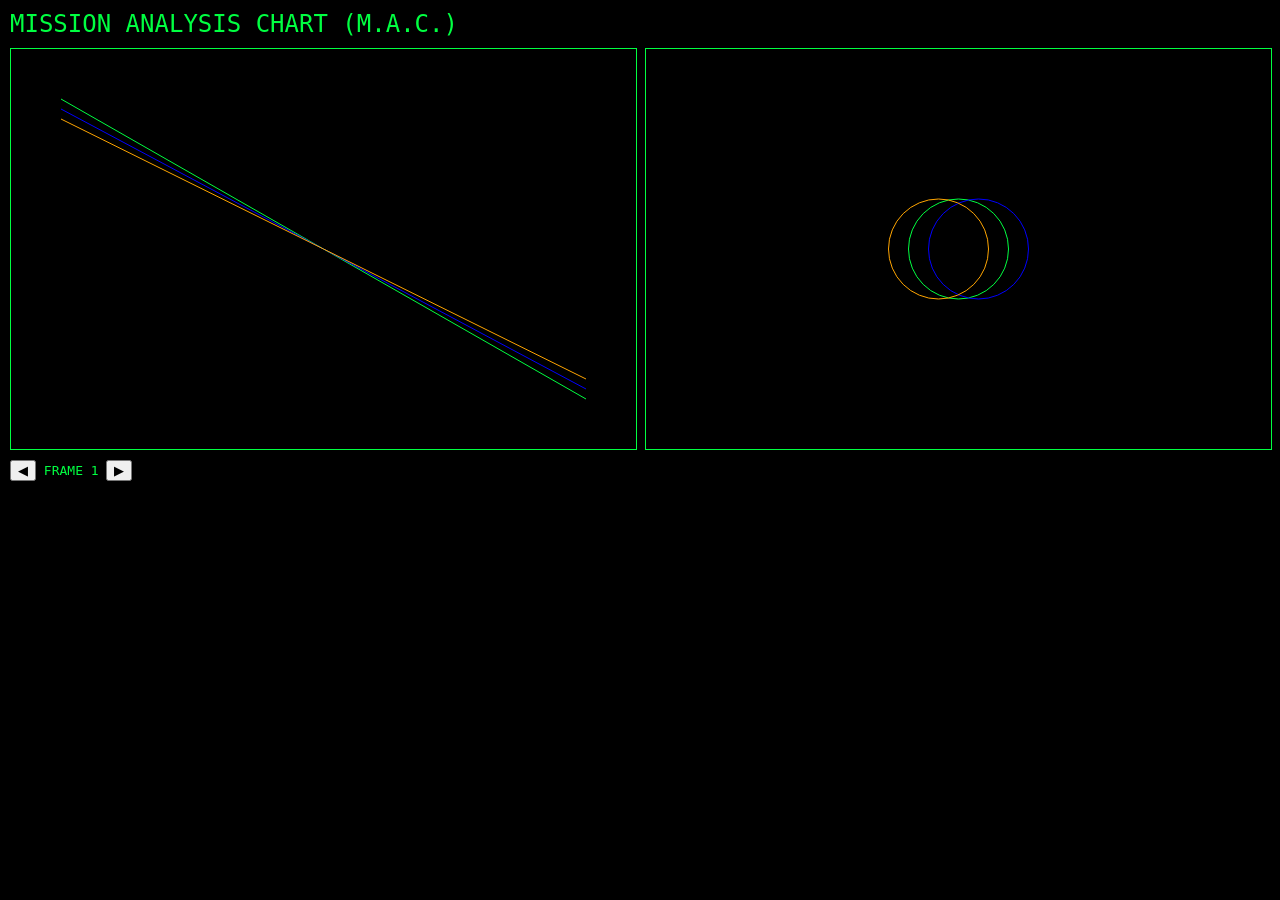
==== mac.html @ 3013d8be "Add files via upload" ====
<!DOCTYPE html>
<html>
<head>
<meta charset="UTF-8">
<title>M.A.C.</title>
<link rel="stylesheet" href="mac.css">
</head>
<body>
<div class="mac-container">

<div class="header">MISSION ANALYSIS CHART (M.A.C.)</div>

<div class="charts">
  <canvas id="sideView"></canvas>
  <canvas id="topView"></canvas>
</div>

<div class="controls">
  <button onclick="prevFrame()">◀</button>
  <span id="frameLabel">FRAME 1</span>
  <button onclick="nextFrame()">▶</button>
</div>

</div>
<script src="mac.js"></script>
</body>
</html>
---- mac.css ----
body{
  margin:0;
  background:#000;
  color:#00ff41;
  font-family:monospace;
}

.mac-container{
  padding:10px;
}

.header{
  font-size:24px;
  margin-bottom:10px;
}

.charts{
  display:grid;
  grid-template-columns:1fr 1fr;
  gap:10px;
}

canvas{
  background:#000;
  border:1px solid #00ff41;
  width:100%;
  height:400px;
}

.controls{
  margin-top:10px;
}
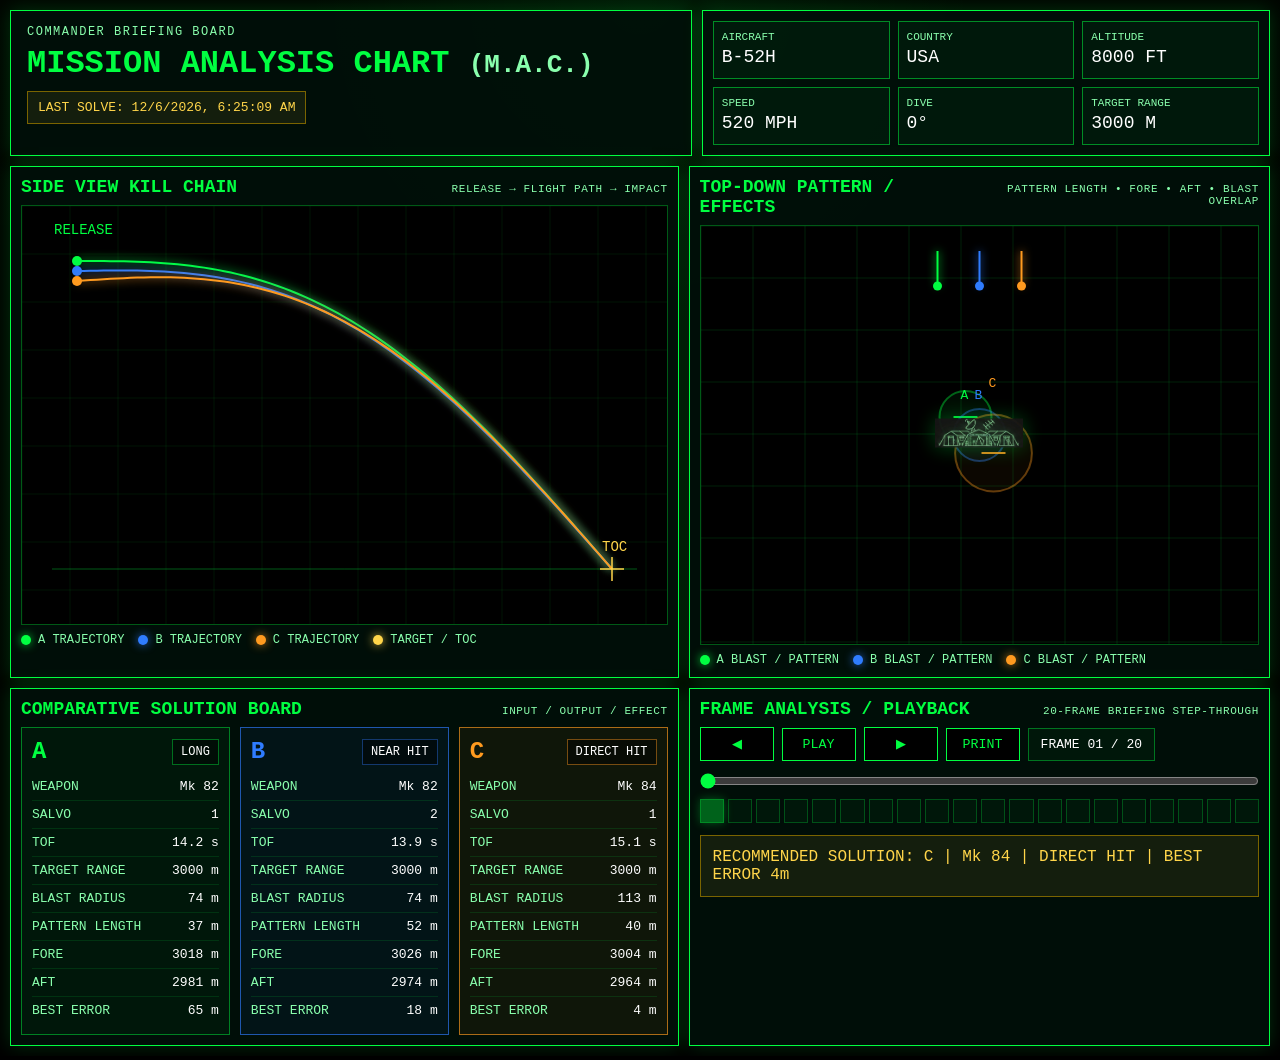
==== commit 7e448b37: "Add files via upload" ====
--- a/mac.html
+++ b/mac.html
@@ -1,27 +1,92 @@
 <!DOCTYPE html>
-<html>
+<html lang="en">
 <head>
-<meta charset="UTF-8">
-<title>M.A.C.</title>
-<link rel="stylesheet" href="mac.css">
+  <meta charset="UTF-8">
+  <meta name="viewport" content="width=device-width, initial-scale=1.0">
+  <title>M.A.C. - Mission Analysis Chart</title>
+  <link rel="stylesheet" href="mac.css">
 </head>
 <body>
-<div class="mac-container">
+  <div class="mac-shell">
+    <header class="mac-header">
+      <div class="mac-title-block">
+        <div class="eyebrow">COMMANDER BRIEFING BOARD</div>
+        <h1>MISSION ANALYSIS CHART <span>(M.A.C.)</span></h1>
+        <div id="missionStamp" class="mission-stamp">ANALYSIS PIPELINE READY</div>
+      </div>
 
-<div class="header">MISSION ANALYSIS CHART (M.A.C.)</div>
+      <div class="mission-summary">
+        <div class="summary-box"><span class="label">AIRCRAFT</span><span id="summaryAircraft" class="value">B-52H</span></div>
+        <div class="summary-box"><span class="label">COUNTRY</span><span id="summaryCountry" class="value">USA</span></div>
+        <div class="summary-box"><span class="label">ALTITUDE</span><span id="summaryAltitude" class="value">8000 FT</span></div>
+        <div class="summary-box"><span class="label">SPEED</span><span id="summarySpeed" class="value">520 MPH</span></div>
+        <div class="summary-box"><span class="label">DIVE</span><span id="summaryDive" class="value">0°</span></div>
+        <div class="summary-box"><span class="label">TARGET RANGE</span><span id="summaryRange" class="value">3000 M</span></div>
+      </div>
+    </header>
 
-<div class="charts">
-  <canvas id="sideView"></canvas>
-  <canvas id="topView"></canvas>
-</div>
+    <main class="mac-grid">
+      <section class="panel side-panel">
+        <div class="panel-head">
+          <div class="panel-title">SIDE VIEW KILL CHAIN</div>
+          <div class="panel-subtitle">RELEASE → FLIGHT PATH → IMPACT</div>
+        </div>
+        <canvas id="sideViewCanvas"></canvas>
+        <div class="legend">
+          <div class="legend-item"><span class="dot a"></span>A TRAJECTORY</div>
+          <div class="legend-item"><span class="dot b"></span>B TRAJECTORY</div>
+          <div class="legend-item"><span class="dot c"></span>C TRAJECTORY</div>
+          <div class="legend-item"><span class="dot target"></span>TARGET / TOC</div>
+        </div>
+      </section>
 
-<div class="controls">
-  <button onclick="prevFrame()">◀</button>
-  <span id="frameLabel">FRAME 1</span>
-  <button onclick="nextFrame()">▶</button>
-</div>
+      <section class="panel top-panel">
+        <div class="panel-head">
+          <div class="panel-title">TOP-DOWN PATTERN / EFFECTS</div>
+          <div class="panel-subtitle">PATTERN LENGTH • FORE • AFT • BLAST OVERLAP</div>
+        </div>
+        <div class="top-panel-stage">
+          <canvas id="topViewCanvas"></canvas>
+          <img id="tocMarker" class="toc-marker" src="toc_target.png" alt="TOC target">
+        </div>
+        <div class="legend">
+          <div class="legend-item"><span class="dot a"></span>A BLAST / PATTERN</div>
+          <div class="legend-item"><span class="dot b"></span>B BLAST / PATTERN</div>
+          <div class="legend-item"><span class="dot c"></span>C BLAST / PATTERN</div>
+        </div>
+      </section>
 
-</div>
-<script src="mac.js"></script>
+      <section class="panel solutions-panel">
+        <div class="panel-head">
+          <div class="panel-title">COMPARATIVE SOLUTION BOARD</div>
+          <div class="panel-subtitle">INPUT / OUTPUT / EFFECT</div>
+        </div>
+        <div id="solutionCards" class="solution-cards"></div>
+      </section>
+
+      <section class="panel timeline-panel">
+        <div class="panel-head">
+          <div class="panel-title">FRAME ANALYSIS / PLAYBACK</div>
+          <div class="panel-subtitle">20-FRAME BRIEFING STEP-THROUGH</div>
+        </div>
+
+        <div class="timeline-controls">
+          <button id="prevBtn" class="mac-btn">◀</button>
+          <button id="playBtn" class="mac-btn">PLAY</button>
+          <button id="nextBtn" class="mac-btn">▶</button>
+          <button id="printBtn" class="mac-btn">PRINT</button>
+          <div id="frameLabel" class="frame-label">FRAME 01 / 20</div>
+        </div>
+
+        <input id="frameSlider" type="range" min="0" max="19" value="0" step="1">
+
+        <div class="timeline-strip" id="timelineStrip"></div>
+
+        <div id="recommendation" class="recommendation-box">RECOMMENDED SOLUTION: STANDBY</div>
+      </section>
+    </main>
+  </div>
+
+  <script src="mac.js"></script>
 </body>
 </html>
--- a/mac.css
+++ b/mac.css
@@ -1,32 +1,367 @@
-body{
-  margin:0;
-  background:#000;
-  color:#00ff41;
-  font-family:monospace;
-}
-
-.mac-container{
-  padding:10px;
-}
-
-.header{
-  font-size:24px;
-  margin-bottom:10px;
-}
-
-.charts{
-  display:grid;
-  grid-template-columns:1fr 1fr;
-  gap:10px;
-}
-
-canvas{
-  background:#000;
-  border:1px solid #00ff41;
-  width:100%;
-  height:400px;
-}
-
-.controls{
-  margin-top:10px;
-}
+* { box-sizing: border-box; }
+
+:root {
+  --bg: #000;
+  --panel: rgba(0, 16, 10, 0.88);
+  --line: #00ff41;
+  --soft: #89ffad;
+  --text: #d8ffe3;
+  --dim: #6abf83;
+  --blue: #2f7cff;
+  --orange: #ff9a1f;
+  --shadow: 0 0 18px rgba(0,255,65,0.18);
+}
+
+html, body {
+  margin: 0;
+  min-height: 100%;
+  background: #000;
+  color: var(--text);
+  font-family: monospace;
+}
+
+body::before {
+  content: "";
+  position: fixed;
+  inset: 0;
+  background:
+    radial-gradient(circle at top, rgba(0,255,65,0.08), transparent 30%),
+    linear-gradient(rgba(0,255,65,0.025), rgba(0,255,65,0.015));
+  pointer-events: none;
+}
+
+.mac-shell {
+  position: relative;
+  padding: 10px;
+}
+
+.mac-header {
+  display: grid;
+  grid-template-columns: 1.2fr 1fr;
+  gap: 10px;
+  margin-bottom: 10px;
+}
+
+.mac-title-block,
+.mission-summary,
+.panel {
+  border: 1px solid var(--line);
+  background: var(--panel);
+  box-shadow: var(--shadow);
+}
+
+.mac-title-block {
+  padding: 14px 16px;
+}
+
+.eyebrow {
+  color: var(--soft);
+  font-size: 12px;
+  letter-spacing: 1.5px;
+  margin-bottom: 8px;
+}
+
+.mac-title-block h1 {
+  margin: 0;
+  color: var(--line);
+  font-size: 32px;
+  line-height: 1.05;
+}
+
+.mac-title-block h1 span {
+  color: var(--soft);
+  font-size: 26px;
+}
+
+.mission-stamp {
+  margin-top: 10px;
+  color: #ffd54a;
+  border: 1px solid #7a6400;
+  padding: 8px 10px;
+  background: rgba(255, 213, 74, 0.08);
+  display: inline-block;
+}
+
+.mission-summary {
+  padding: 10px;
+  display: grid;
+  grid-template-columns: repeat(3, 1fr);
+  gap: 8px;
+}
+
+.summary-box {
+  min-height: 58px;
+  border: 1px solid rgba(0,255,65,0.5);
+  background: rgba(0,255,65,0.045);
+  padding: 8px;
+  display: flex;
+  flex-direction: column;
+  justify-content: center;
+}
+
+.summary-box .label {
+  color: var(--soft);
+  font-size: 11px;
+  margin-bottom: 4px;
+}
+
+.summary-box .value {
+  color: #fff;
+  font-size: 18px;
+  line-height: 1.2;
+}
+
+.mac-grid {
+  display: grid;
+  grid-template-columns: 1.15fr 1fr;
+  grid-template-areas:
+    "side top"
+    "solutions timeline";
+  gap: 10px;
+}
+
+.side-panel { grid-area: side; }
+.top-panel { grid-area: top; }
+.solutions-panel { grid-area: solutions; }
+.timeline-panel { grid-area: timeline; }
+
+.panel {
+  padding: 10px;
+  position: relative;
+  overflow: hidden;
+}
+
+.panel-head {
+  display: flex;
+  justify-content: space-between;
+  align-items: baseline;
+  gap: 8px;
+  margin-bottom: 8px;
+}
+
+.panel-title {
+  color: var(--line);
+  font-size: 18px;
+  font-weight: 700;
+}
+
+.panel-subtitle {
+  color: var(--soft);
+  font-size: 11px;
+  letter-spacing: 0.6px;
+  text-align: right;
+}
+
+#sideViewCanvas {
+  width: 100%;
+  height: 420px;
+  display: block;
+  border: 1px solid rgba(0,255,65,0.35);
+  background: #000;
+}
+
+.top-panel-stage {
+  position: relative;
+}
+
+#topViewCanvas {
+  width: 100%;
+  height: 420px;
+  display: block;
+  border: 1px solid rgba(0,255,65,0.35);
+  background:
+    linear-gradient(rgba(0,0,0,0.42), rgba(0,0,0,0.42)),
+    url("terrain_background.png") center/cover no-repeat,
+    #000;
+}
+
+.toc-marker {
+  position: absolute;
+  width: 88px;
+  height: auto;
+  left: 50%;
+  top: 50%;
+  transform: translate(-50%, -56%);
+  pointer-events: none;
+  filter: drop-shadow(0 0 10px rgba(0,255,65,0.3));
+  opacity: 0.95;
+}
+
+.legend {
+  display: flex;
+  flex-wrap: wrap;
+  gap: 14px;
+  margin-top: 8px;
+  color: var(--soft);
+  font-size: 12px;
+}
+
+.legend-item {
+  display: flex;
+  align-items: center;
+  gap: 7px;
+}
+
+.dot {
+  width: 10px;
+  height: 10px;
+  border-radius: 50%;
+  display: inline-block;
+}
+
+.dot.a { background: var(--line); box-shadow: 0 0 10px rgba(0,255,65,0.8); }
+.dot.b { background: var(--blue); box-shadow: 0 0 10px rgba(47,124,255,0.8); }
+.dot.c { background: var(--orange); box-shadow: 0 0 10px rgba(255,154,31,0.8); }
+.dot.target { background: #ffd54a; box-shadow: 0 0 10px rgba(255,213,74,0.8); }
+
+.solution-cards {
+  display: grid;
+  grid-template-columns: repeat(3, 1fr);
+  gap: 10px;
+}
+
+.solution-card {
+  border: 1px solid rgba(0,255,65,0.45);
+  background: rgba(0,255,65,0.04);
+  padding: 10px;
+}
+
+.solution-card.b {
+  border-color: rgba(47,124,255,0.65);
+  background: rgba(47,124,255,0.06);
+}
+
+.solution-card.c {
+  border-color: rgba(255,154,31,0.65);
+  background: rgba(255,154,31,0.06);
+}
+
+.solution-card-head {
+  display: flex;
+  justify-content: space-between;
+  align-items: center;
+  margin-bottom: 8px;
+}
+
+.solution-label {
+  font-size: 24px;
+  color: var(--line);
+  font-weight: 700;
+}
+
+.solution-card.b .solution-label { color: var(--blue); }
+.solution-card.c .solution-label { color: var(--orange); }
+
+.solution-result {
+  border: 1px solid rgba(0,255,65,0.4);
+  padding: 5px 8px;
+  font-size: 12px;
+  color: #fff;
+  background: rgba(0,0,0,0.45);
+}
+
+.solution-card.b .solution-result { border-color: rgba(47,124,255,0.4); }
+.solution-card.c .solution-result { border-color: rgba(255,154,31,0.45); }
+
+.metric {
+  display: flex;
+  justify-content: space-between;
+  gap: 8px;
+  padding: 6px 0;
+  border-bottom: 1px solid rgba(0,255,65,0.12);
+  font-size: 13px;
+}
+
+.metric:last-child { border-bottom: none; }
+
+.metric .k { color: var(--soft); }
+.metric .v { color: #fff; text-align: right; }
+
+.timeline-controls {
+  display: flex;
+  align-items: center;
+  gap: 8px;
+  flex-wrap: wrap;
+}
+
+.mac-btn {
+  background: #000;
+  color: var(--line);
+  border: 1px solid var(--line);
+  min-width: 74px;
+  padding: 8px 12px;
+  font-family: inherit;
+  cursor: pointer;
+}
+
+.mac-btn:hover {
+  box-shadow: 0 0 10px rgba(0,255,65,0.25);
+}
+
+.frame-label {
+  color: #fff;
+  border: 1px solid rgba(0,255,65,0.4);
+  padding: 8px 12px;
+  background: rgba(0,255,65,0.04);
+}
+
+#frameSlider {
+  width: 100%;
+  margin: 12px 0 10px;
+  accent-color: #00ff41;
+}
+
+.timeline-strip {
+  display: grid;
+  grid-template-columns: repeat(20, 1fr);
+  gap: 4px;
+  margin-bottom: 12px;
+}
+
+.frame-cell {
+  height: 24px;
+  border: 1px solid rgba(0,255,65,0.25);
+  background: rgba(0,255,65,0.04);
+}
+
+.frame-cell.active {
+  background: rgba(0,255,65,0.35);
+  box-shadow: 0 0 10px rgba(0,255,65,0.3);
+}
+
+.recommendation-box {
+  padding: 12px;
+  color: #ffd54a;
+  border: 1px solid #7a6400;
+  background: rgba(255,213,74,0.08);
+  font-size: 16px;
+}
+
+@media (max-width: 1100px) {
+  .mac-header {
+    grid-template-columns: 1fr;
+  }
+
+  .mission-summary {
+    grid-template-columns: repeat(2, 1fr);
+  }
+
+  .mac-grid {
+    grid-template-columns: 1fr;
+    grid-template-areas:
+      "side"
+      "top"
+      "solutions"
+      "timeline";
+  }
+
+  .solution-cards {
+    grid-template-columns: 1fr;
+  }
+}
+
+@media print {
+  body::before { display: none; }
+  .mac-btn, #frameSlider, .timeline-strip { display: none; }
+  .mac-shell { padding: 0; }
+}
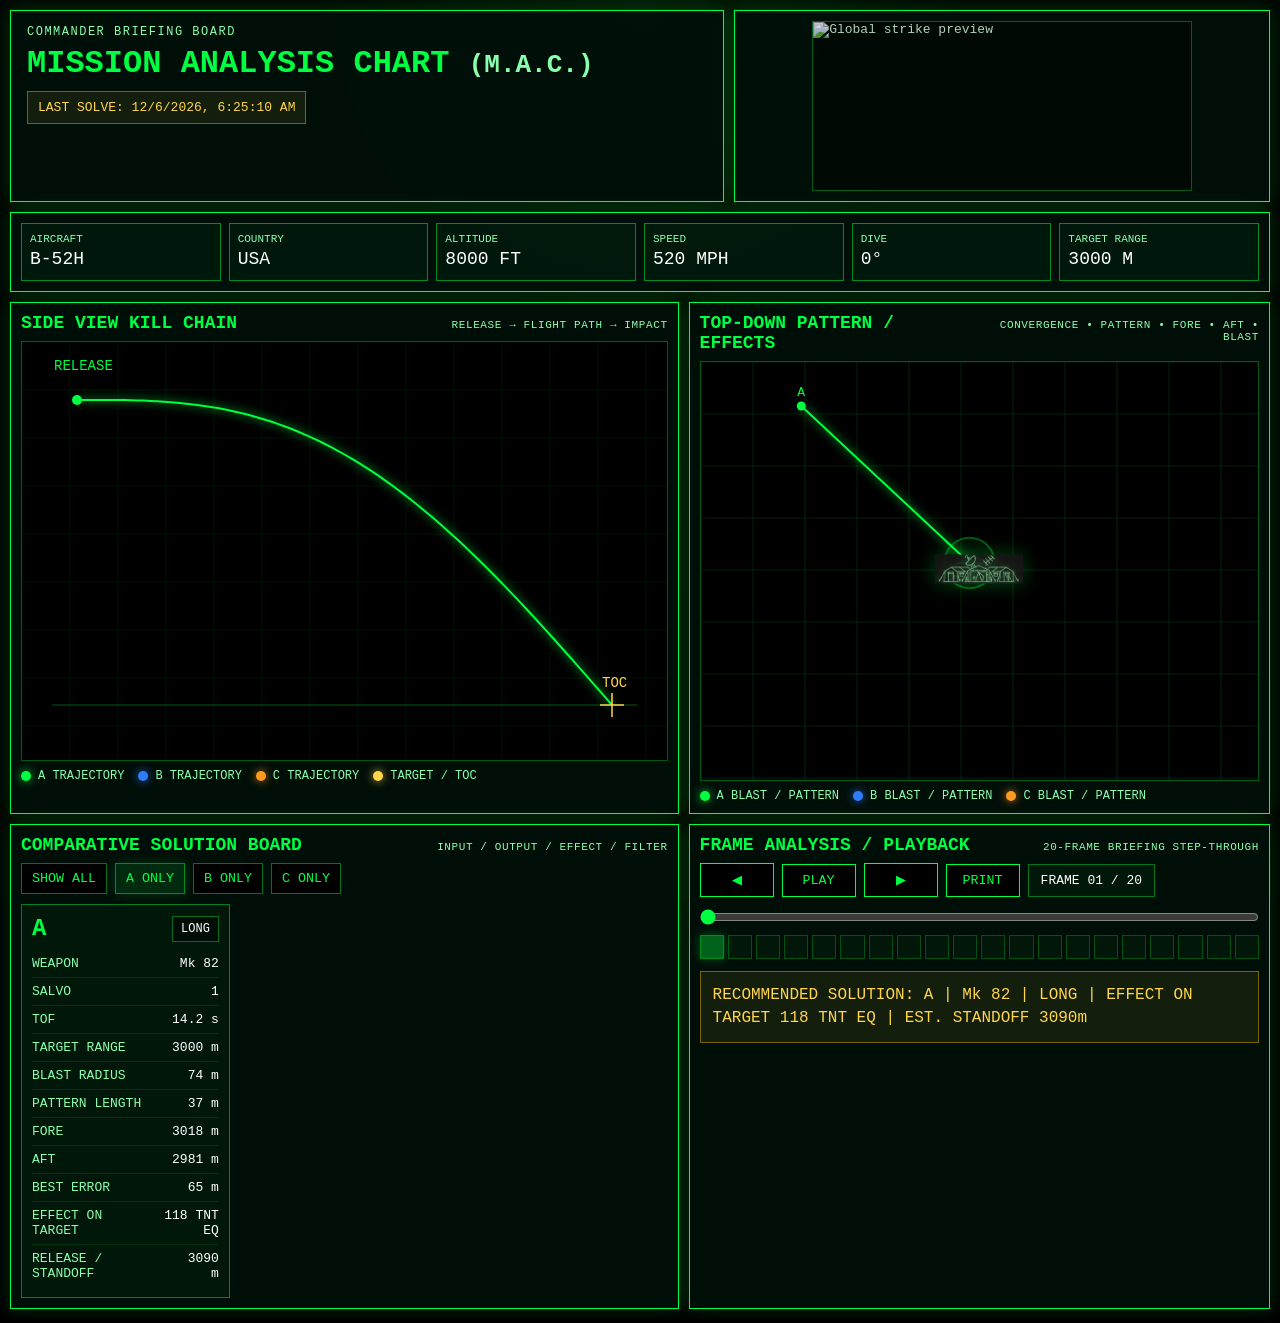
==== commit 0bd2e422: "Add files via upload" ====
--- a/mac.html
+++ b/mac.html
@@ -13,6 +13,12 @@
         <div class="eyebrow">COMMANDER BRIEFING BOARD</div>
         <h1>MISSION ANALYSIS CHART <span>(M.A.C.)</span></h1>
         <div id="missionStamp" class="mission-stamp">ANALYSIS PIPELINE READY</div>
+      </div>
+
+      <div class="header-right">
+        <div class="globe-box">
+          <img id="globePreview" class="globe-preview" src="globe_preview.png" alt="Global strike preview">
+        </div>
       </div>
 
       <div class="mission-summary">
@@ -43,7 +49,7 @@
       <section class="panel top-panel">
         <div class="panel-head">
           <div class="panel-title">TOP-DOWN PATTERN / EFFECTS</div>
-          <div class="panel-subtitle">PATTERN LENGTH • FORE • AFT • BLAST OVERLAP</div>
+          <div class="panel-subtitle">CONVERGENCE • PATTERN • FORE • AFT • BLAST</div>
         </div>
         <div class="top-panel-stage">
           <canvas id="topViewCanvas"></canvas>
@@ -59,8 +65,16 @@
       <section class="panel solutions-panel">
         <div class="panel-head">
           <div class="panel-title">COMPARATIVE SOLUTION BOARD</div>
-          <div class="panel-subtitle">INPUT / OUTPUT / EFFECT</div>
+          <div class="panel-subtitle">INPUT / OUTPUT / EFFECT / FILTER</div>
         </div>
+
+        <div class="filter-row">
+          <button class="filter-btn active" data-filter="all">SHOW ALL</button>
+          <button class="filter-btn" data-filter="A">A ONLY</button>
+          <button class="filter-btn" data-filter="B">B ONLY</button>
+          <button class="filter-btn" data-filter="C">C ONLY</button>
+        </div>
+
         <div id="solutionCards" class="solution-cards"></div>
       </section>
 
--- a/mac.css
+++ b/mac.css
@@ -37,12 +37,13 @@
 
 .mac-header {
   display: grid;
-  grid-template-columns: 1.2fr 1fr;
+  grid-template-columns: 1.2fr 0.9fr;
   gap: 10px;
   margin-bottom: 10px;
 }
 
 .mac-title-block,
+.header-right,
 .mission-summary,
 .panel {
   border: 1px solid var(--line);
@@ -52,6 +53,31 @@
 
 .mac-title-block {
   padding: 14px 16px;
+}
+
+.header-right {
+  padding: 10px;
+  display: flex;
+  align-items: center;
+  justify-content: center;
+}
+
+.globe-box {
+  width: 100%;
+  max-width: 380px;
+  height: 170px;
+  border: 1px solid rgba(0,255,65,0.35);
+  background: rgba(0,0,0,0.45);
+  overflow: hidden;
+}
+
+.globe-video {
+  width: 100%;
+  height: 100%;
+  object-fit: cover;
+  opacity: 0.82;
+  display: block;
+  filter: saturate(0.92) brightness(0.95);
 }
 
 .eyebrow {
@@ -83,9 +109,10 @@
 }
 
 .mission-summary {
+  grid-column: 1 / -1;
   padding: 10px;
   display: grid;
-  grid-template-columns: repeat(3, 1fr);
+  grid-template-columns: repeat(6, 1fr);
   gap: 8px;
 }
 
@@ -214,6 +241,27 @@
 .dot.c { background: var(--orange); box-shadow: 0 0 10px rgba(255,154,31,0.8); }
 .dot.target { background: #ffd54a; box-shadow: 0 0 10px rgba(255,213,74,0.8); }
 
+.filter-row {
+  display: flex;
+  flex-wrap: wrap;
+  gap: 8px;
+  margin-bottom: 10px;
+}
+
+.filter-btn {
+  background: #000;
+  color: var(--line);
+  border: 1px solid rgba(0,255,65,0.45);
+  padding: 7px 10px;
+  font-family: inherit;
+  cursor: pointer;
+}
+
+.filter-btn.active {
+  background: rgba(0,255,65,0.12);
+  box-shadow: 0 0 12px rgba(0,255,65,0.18);
+}
+
 .solution-cards {
   display: grid;
   grid-template-columns: repeat(3, 1fr);
@@ -335,6 +383,7 @@
   border: 1px solid #7a6400;
   background: rgba(255,213,74,0.08);
   font-size: 16px;
+  line-height: 1.45;
 }
 
 @media (max-width: 1100px) {
@@ -362,6 +411,16 @@
 
 @media print {
   body::before { display: none; }
-  .mac-btn, #frameSlider, .timeline-strip { display: none; }
+  .mac-btn, #frameSlider, .timeline-strip, .filter-row, .header-right { display: none; }
   .mac-shell { padding: 0; }
 }
+
+
+.globe-preview {
+  width: 100%;
+  height: 100%;
+  object-fit: cover;
+  display: block;
+  opacity: 0.88;
+  filter: brightness(0.92);
+}
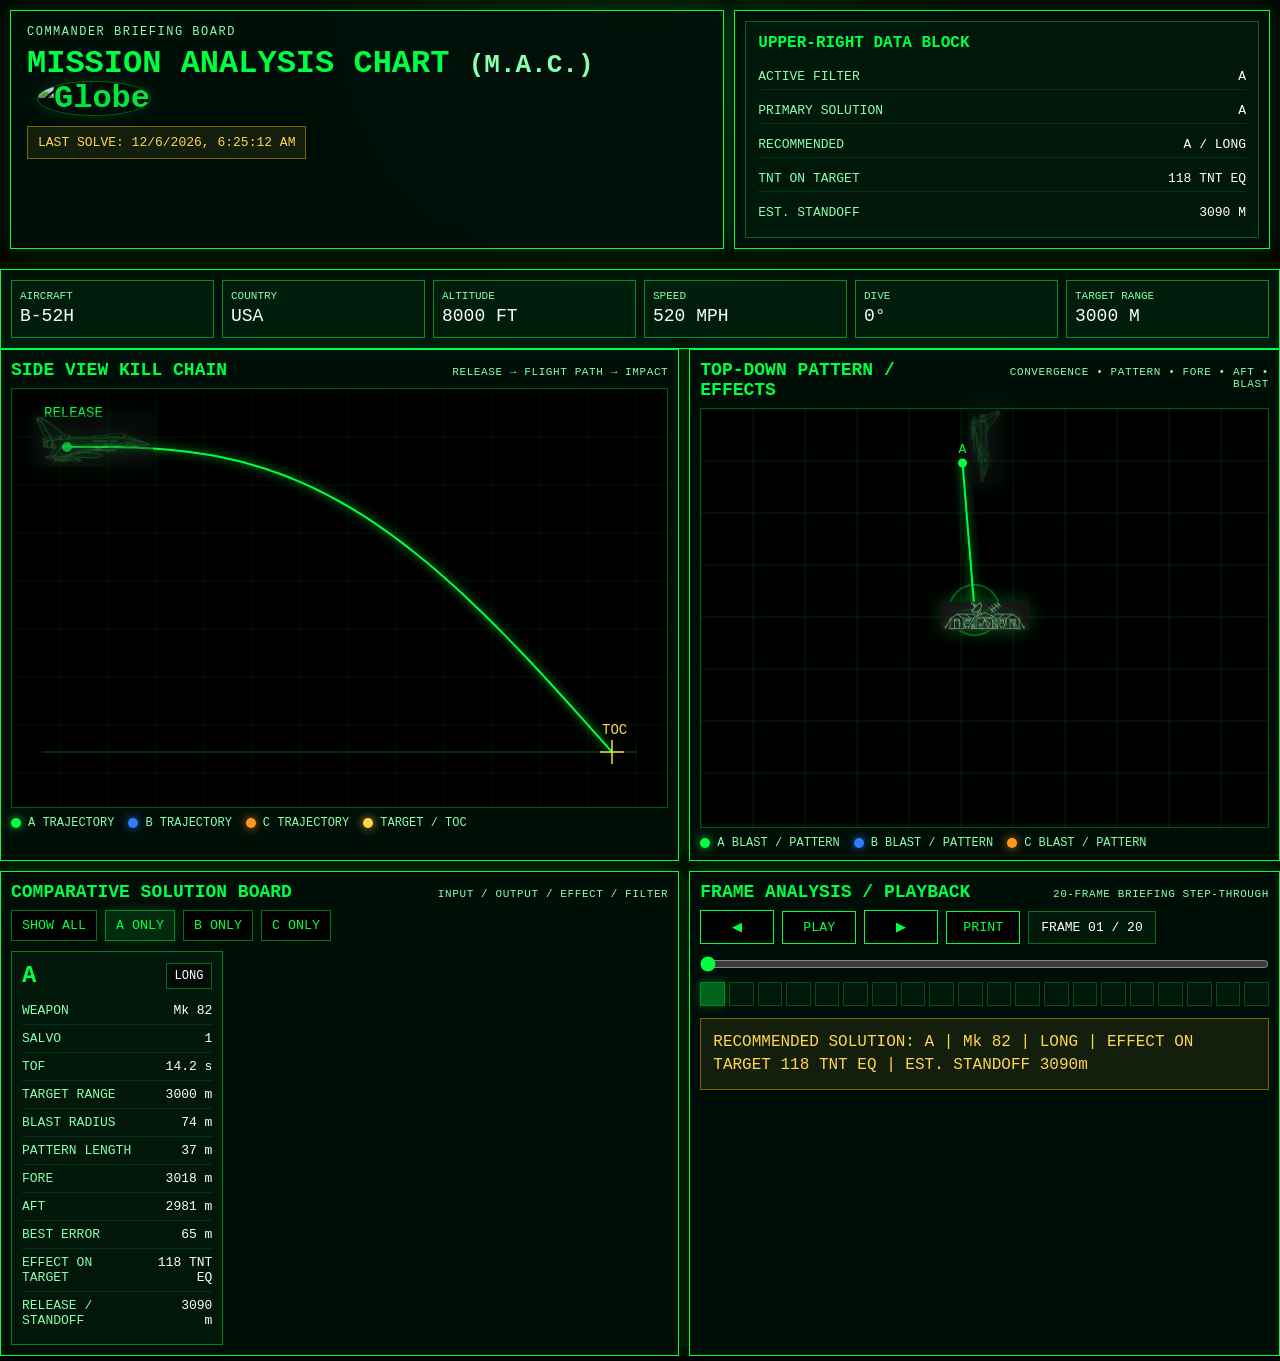
==== commit b73b4d5c: "Add files via upload" ====
--- a/mac.html
+++ b/mac.html
@@ -11,14 +11,20 @@
     <header class="mac-header">
       <div class="mac-title-block">
         <div class="eyebrow">COMMANDER BRIEFING BOARD</div>
-        <h1>MISSION ANALYSIS CHART <span>(M.A.C.)</span></h1>
+        <h1>MISSION ANALYSIS CHART <span>(M.A.C.)</span><img src="globe_preview.png" class="mini-globe" alt="Globe"></h1>
         <div id="missionStamp" class="mission-stamp">ANALYSIS PIPELINE READY</div>
       </div>
 
       <div class="header-right">
-        <div class="globe-box">
-          <img id="globePreview" class="globe-preview" src="globe_preview.png" alt="Global strike preview">
+        <div class="brief-box">
+          <div class="brief-title">UPPER-RIGHT DATA BLOCK</div>
+          <div class="brief-row"><span class="k">ACTIVE FILTER</span><span id="briefFilter" class="v">ALL</span></div>
+          <div class="brief-row"><span class="k">PRIMARY SOLUTION</span><span id="briefPrimary" class="v">A</span></div>
+          <div class="brief-row"><span class="k">RECOMMENDED</span><span id="briefRecommended" class="v">STANDBY</span></div>
+          <div class="brief-row"><span class="k">TNT ON TARGET</span><span id="briefTnt" class="v">0</span></div>
+          <div class="brief-row"><span class="k">EST. STANDOFF</span><span id="briefStandoff" class="v">0 M</span></div>
         </div>
+      </div>
       </div>
 
       <div class="mission-summary">
@@ -37,7 +43,7 @@
           <div class="panel-title">SIDE VIEW KILL CHAIN</div>
           <div class="panel-subtitle">RELEASE → FLIGHT PATH → IMPACT</div>
         </div>
-        <canvas id="sideViewCanvas"></canvas>
+        <div class="canvas-stage"><img src="jet.png" class="release-jet side-release-jet" alt="Release aircraft"><canvas id="sideViewCanvas"></canvas></div>
         <div class="legend">
           <div class="legend-item"><span class="dot a"></span>A TRAJECTORY</div>
           <div class="legend-item"><span class="dot b"></span>B TRAJECTORY</div>
@@ -52,7 +58,7 @@
           <div class="panel-subtitle">CONVERGENCE • PATTERN • FORE • AFT • BLAST</div>
         </div>
         <div class="top-panel-stage">
-          <canvas id="topViewCanvas"></canvas>
+          <img src="jet.png" class="release-jet top-release-jet" alt="Release aircraft"><canvas id="topViewCanvas"></canvas>
           <img id="tocMarker" class="toc-marker" src="toc_target.png" alt="TOC target">
         </div>
         <div class="legend">
--- a/mac.css
+++ b/mac.css
@@ -424,3 +424,79 @@
   opacity: 0.88;
   filter: brightness(0.92);
 }
+
+
+.mini-globe {
+  width: 54px;
+  height: 54px;
+  object-fit: cover;
+  margin-left: 10px;
+  vertical-align: middle;
+  border-radius: 50%;
+  border: 1px solid rgba(0,255,65,0.35);
+  box-shadow: 0 0 12px rgba(0,255,65,0.16);
+  opacity: 0.9;
+}
+
+.header-right {
+  padding: 10px;
+  display: flex;
+  align-items: stretch;
+  justify-content: stretch;
+}
+
+.brief-box {
+  width: 100%;
+  border: 1px solid rgba(0,255,65,0.35);
+  background: rgba(0,255,65,0.04);
+  padding: 12px;
+  display: flex;
+  flex-direction: column;
+  justify-content: center;
+  gap: 8px;
+}
+
+.brief-title {
+  color: var(--line);
+  font-size: 16px;
+  font-weight: 700;
+  margin-bottom: 4px;
+}
+
+.brief-row {
+  display: flex;
+  justify-content: space-between;
+  gap: 8px;
+  padding: 5px 0;
+  border-bottom: 1px solid rgba(0,255,65,0.12);
+  font-size: 13px;
+}
+
+.brief-row:last-child { border-bottom: none; }
+.brief-row .k { color: var(--soft); }
+.brief-row .v { color: #fff; text-align: right; }
+
+.canvas-stage {
+  position: relative;
+}
+
+.release-jet {
+  position: absolute;
+  pointer-events: none;
+  opacity: 0.42;
+  filter: drop-shadow(0 0 10px rgba(0,255,65,0.22));
+  z-index: 2;
+}
+
+.side-release-jet {
+  width: 120px;
+  left: 22px;
+  top: 26px;
+}
+
+.top-release-jet {
+  width: 76px;
+  left: calc(50% - 38px);
+  top: 22px;
+  transform: rotate(90deg);
+}
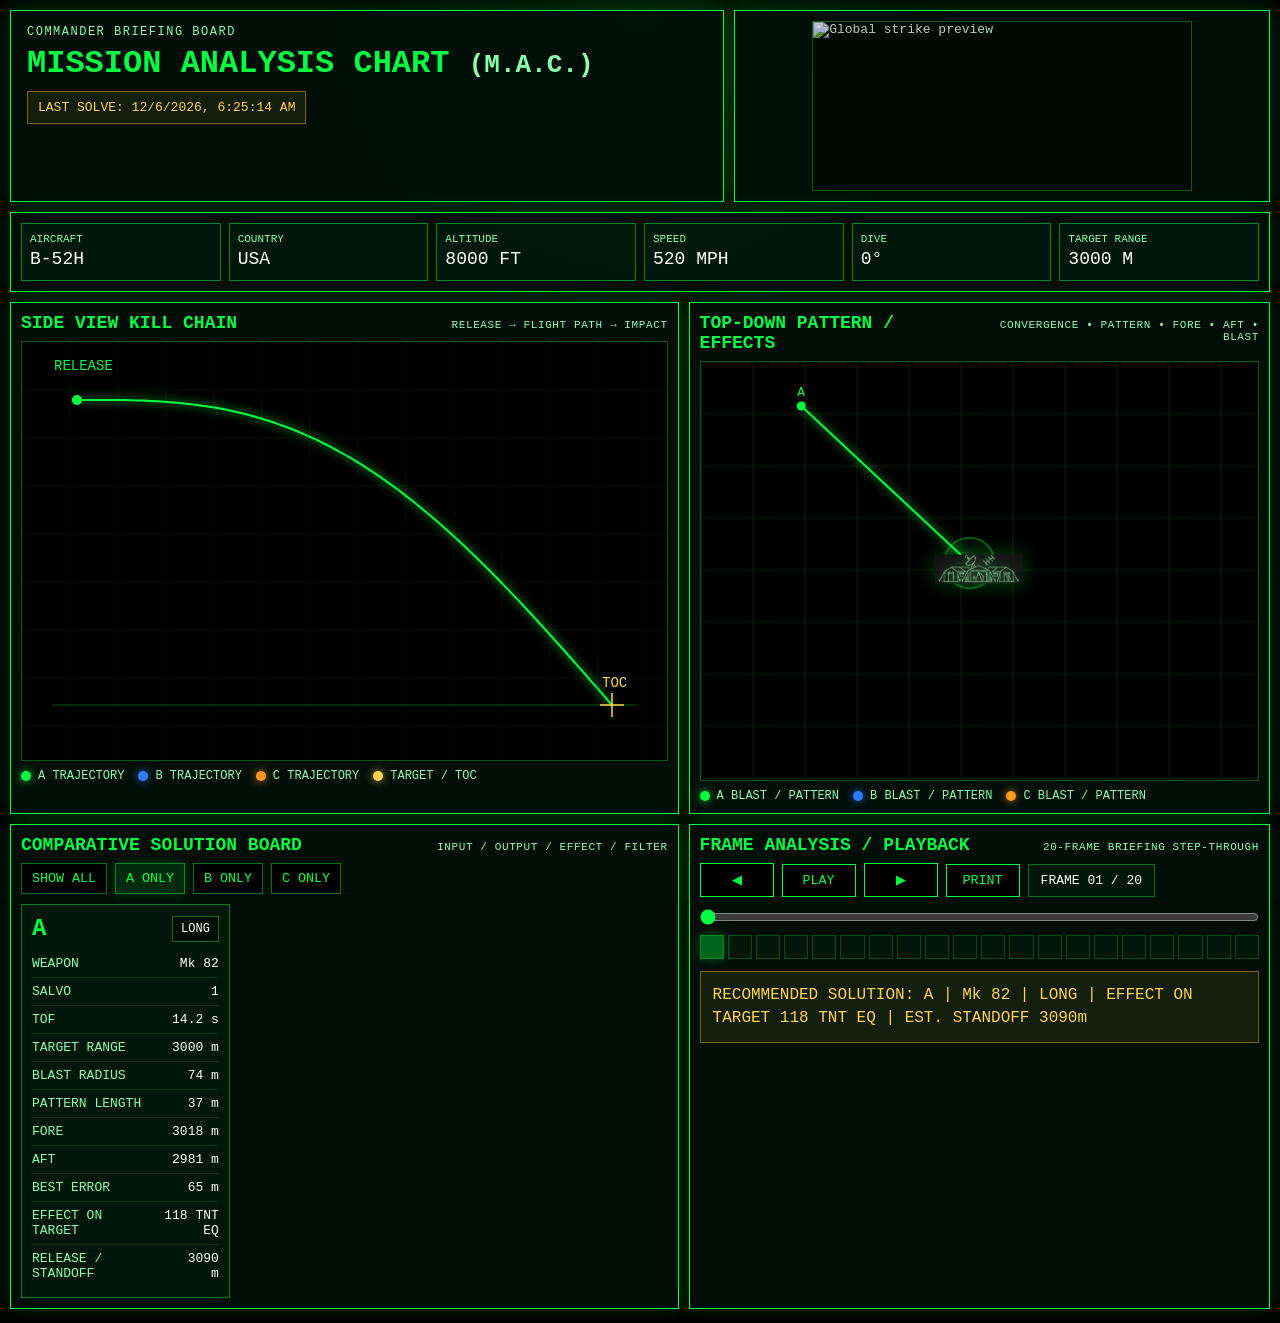
==== commit f97e604a: "Add files via upload" ====
--- a/mac.html
+++ b/mac.html
@@ -11,20 +11,14 @@
     <header class="mac-header">
       <div class="mac-title-block">
         <div class="eyebrow">COMMANDER BRIEFING BOARD</div>
-        <h1>MISSION ANALYSIS CHART <span>(M.A.C.)</span><img src="globe_preview.png" class="mini-globe" alt="Globe"></h1>
+        <h1>MISSION ANALYSIS CHART <span>(M.A.C.)</span></h1>
         <div id="missionStamp" class="mission-stamp">ANALYSIS PIPELINE READY</div>
       </div>
 
       <div class="header-right">
-        <div class="brief-box">
-          <div class="brief-title">UPPER-RIGHT DATA BLOCK</div>
-          <div class="brief-row"><span class="k">ACTIVE FILTER</span><span id="briefFilter" class="v">ALL</span></div>
-          <div class="brief-row"><span class="k">PRIMARY SOLUTION</span><span id="briefPrimary" class="v">A</span></div>
-          <div class="brief-row"><span class="k">RECOMMENDED</span><span id="briefRecommended" class="v">STANDBY</span></div>
-          <div class="brief-row"><span class="k">TNT ON TARGET</span><span id="briefTnt" class="v">0</span></div>
-          <div class="brief-row"><span class="k">EST. STANDOFF</span><span id="briefStandoff" class="v">0 M</span></div>
+        <div class="globe-box">
+          <img id="globePreview" class="globe-preview" src="globe_preview.png" alt="Global strike preview">
         </div>
-      </div>
       </div>
 
       <div class="mission-summary">
@@ -43,7 +37,7 @@
           <div class="panel-title">SIDE VIEW KILL CHAIN</div>
           <div class="panel-subtitle">RELEASE → FLIGHT PATH → IMPACT</div>
         </div>
-        <div class="canvas-stage"><img src="jet.png" class="release-jet side-release-jet" alt="Release aircraft"><canvas id="sideViewCanvas"></canvas></div>
+        <canvas id="sideViewCanvas"></canvas>
         <div class="legend">
           <div class="legend-item"><span class="dot a"></span>A TRAJECTORY</div>
           <div class="legend-item"><span class="dot b"></span>B TRAJECTORY</div>
@@ -58,7 +52,7 @@
           <div class="panel-subtitle">CONVERGENCE • PATTERN • FORE • AFT • BLAST</div>
         </div>
         <div class="top-panel-stage">
-          <img src="jet.png" class="release-jet top-release-jet" alt="Release aircraft"><canvas id="topViewCanvas"></canvas>
+          <canvas id="topViewCanvas"></canvas>
           <img id="tocMarker" class="toc-marker" src="toc_target.png" alt="TOC target">
         </div>
         <div class="legend">
--- a/mac.css
+++ b/mac.css
@@ -424,79 +424,3 @@
   opacity: 0.88;
   filter: brightness(0.92);
 }
-
-
-.mini-globe {
-  width: 54px;
-  height: 54px;
-  object-fit: cover;
-  margin-left: 10px;
-  vertical-align: middle;
-  border-radius: 50%;
-  border: 1px solid rgba(0,255,65,0.35);
-  box-shadow: 0 0 12px rgba(0,255,65,0.16);
-  opacity: 0.9;
-}
-
-.header-right {
-  padding: 10px;
-  display: flex;
-  align-items: stretch;
-  justify-content: stretch;
-}
-
-.brief-box {
-  width: 100%;
-  border: 1px solid rgba(0,255,65,0.35);
-  background: rgba(0,255,65,0.04);
-  padding: 12px;
-  display: flex;
-  flex-direction: column;
-  justify-content: center;
-  gap: 8px;
-}
-
-.brief-title {
-  color: var(--line);
-  font-size: 16px;
-  font-weight: 700;
-  margin-bottom: 4px;
-}
-
-.brief-row {
-  display: flex;
-  justify-content: space-between;
-  gap: 8px;
-  padding: 5px 0;
-  border-bottom: 1px solid rgba(0,255,65,0.12);
-  font-size: 13px;
-}
-
-.brief-row:last-child { border-bottom: none; }
-.brief-row .k { color: var(--soft); }
-.brief-row .v { color: #fff; text-align: right; }
-
-.canvas-stage {
-  position: relative;
-}
-
-.release-jet {
-  position: absolute;
-  pointer-events: none;
-  opacity: 0.42;
-  filter: drop-shadow(0 0 10px rgba(0,255,65,0.22));
-  z-index: 2;
-}
-
-.side-release-jet {
-  width: 120px;
-  left: 22px;
-  top: 26px;
-}
-
-.top-release-jet {
-  width: 76px;
-  left: calc(50% - 38px);
-  top: 22px;
-  transform: rotate(90deg);
-}
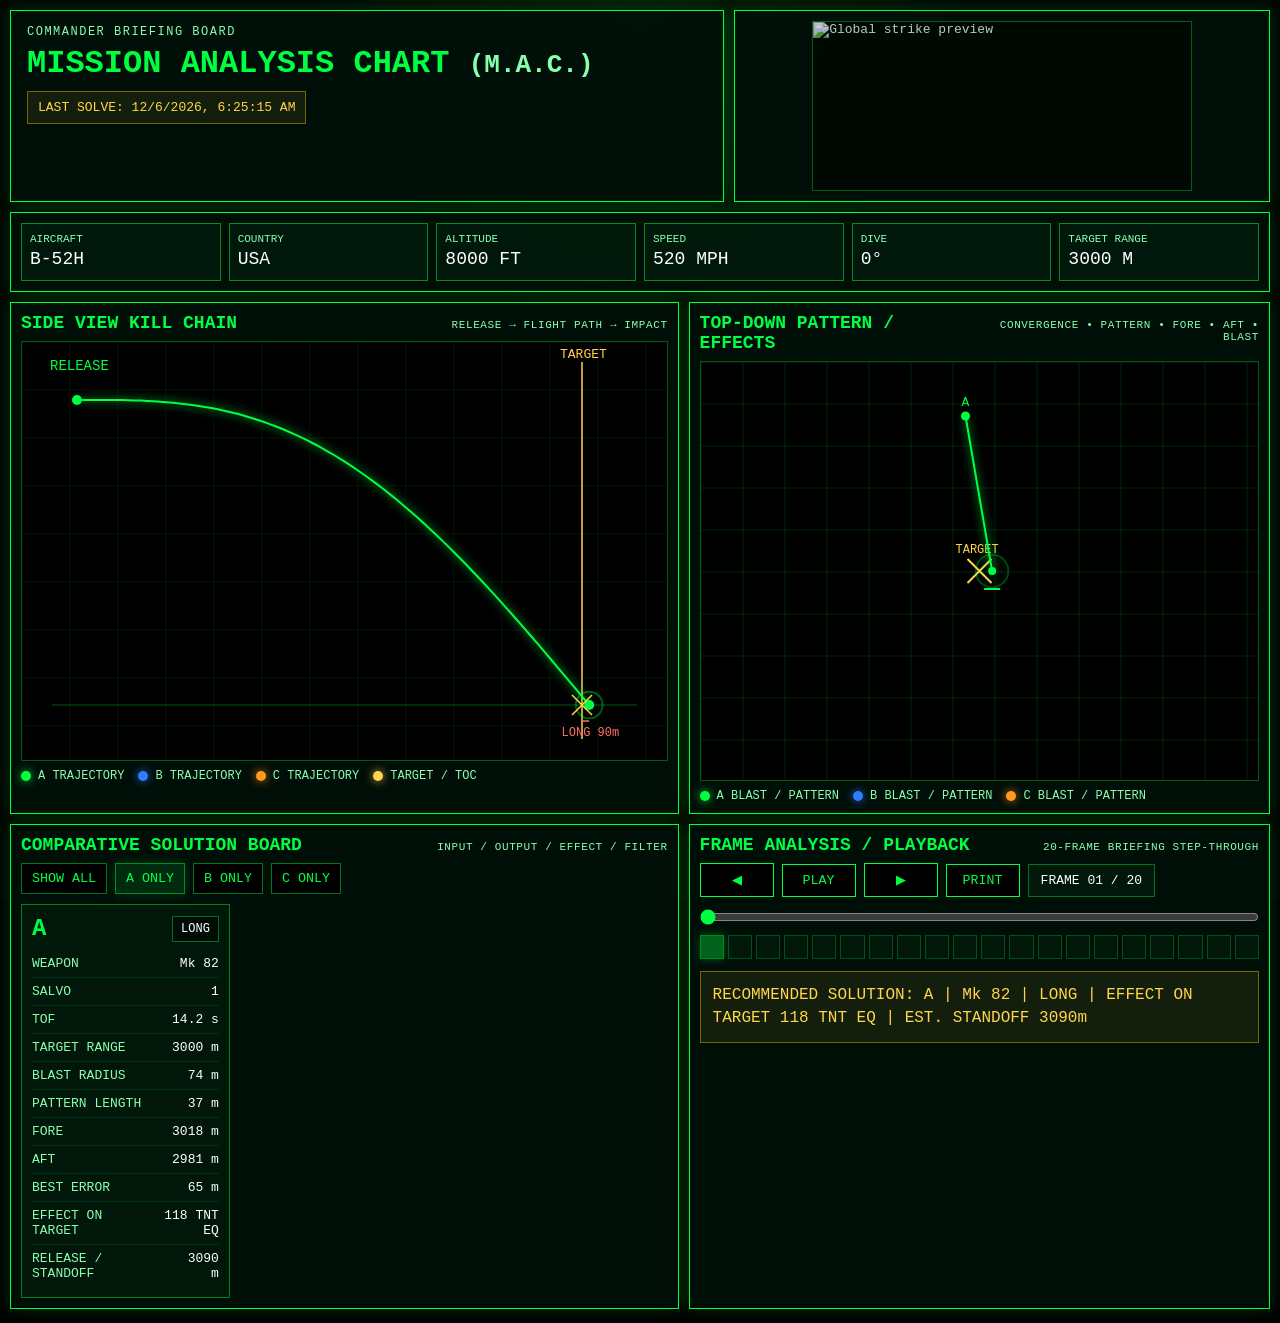
==== commit d9ca3d0b: "Add files via upload" ====
--- a/mac.html
+++ b/mac.html
@@ -53,7 +53,7 @@
         </div>
         <div class="top-panel-stage">
           <canvas id="topViewCanvas"></canvas>
-          <img id="tocMarker" class="toc-marker" src="toc_target.png" alt="TOC target">
+          
         </div>
         <div class="legend">
           <div class="legend-item"><span class="dot a"></span>A BLAST / PATTERN</div>
--- a/mac.css
+++ b/mac.css
@@ -424,3 +424,6 @@
   opacity: 0.88;
   filter: brightness(0.92);
 }
+
+#topViewCanvas { background-position: center center; }
+.toc-marker{display:none !important;}
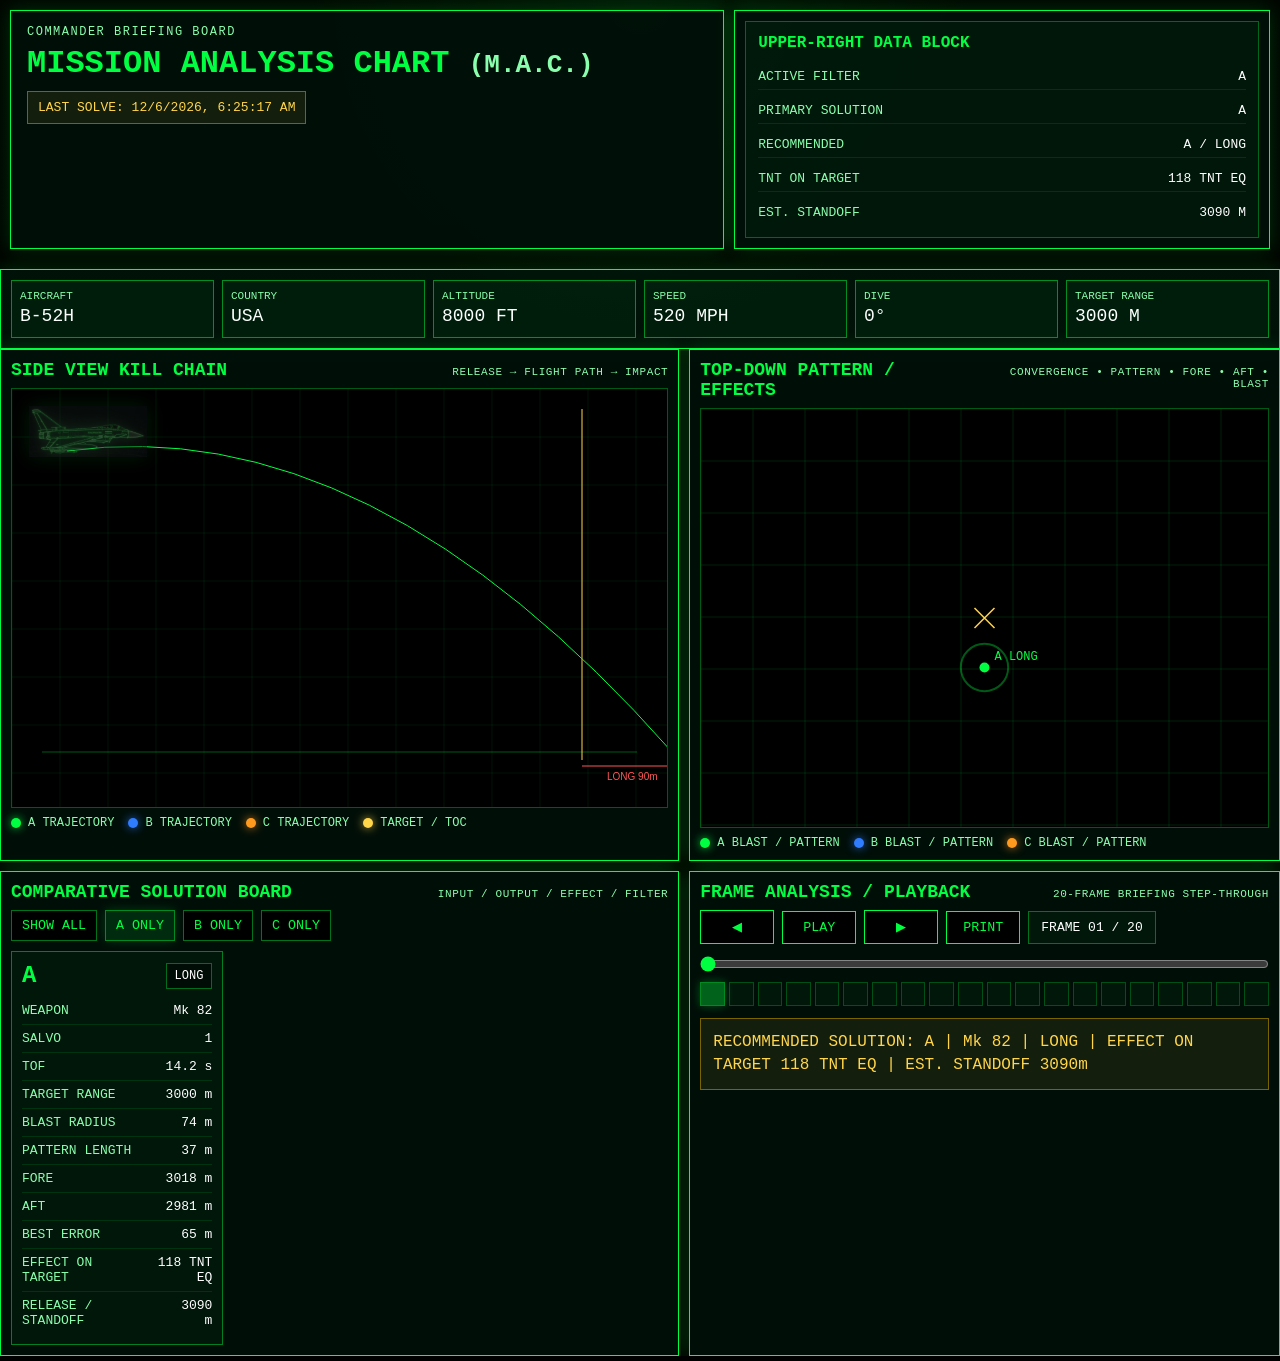
==== commit 4faba715: "Add files via upload" ====
--- a/mac.html
+++ b/mac.html
@@ -16,9 +16,15 @@
       </div>
 
       <div class="header-right">
-        <div class="globe-box">
-          <img id="globePreview" class="globe-preview" src="globe_preview.png" alt="Global strike preview">
+        <div class="brief-box">
+          <div class="brief-title">UPPER-RIGHT DATA BLOCK</div>
+          <div class="brief-row"><span class="k">ACTIVE FILTER</span><span id="briefFilter" class="v">ALL</span></div>
+          <div class="brief-row"><span class="k">PRIMARY SOLUTION</span><span id="briefPrimary" class="v">A</span></div>
+          <div class="brief-row"><span class="k">RECOMMENDED</span><span id="briefRecommended" class="v">STANDBY</span></div>
+          <div class="brief-row"><span class="k">TNT ON TARGET</span><span id="briefTnt" class="v">0 TNT EQ</span></div>
+          <div class="brief-row"><span class="k">EST. STANDOFF</span><span id="briefStandoff" class="v">0 M</span></div>
         </div>
+      </div>
       </div>
 
       <div class="mission-summary">
@@ -37,7 +43,7 @@
           <div class="panel-title">SIDE VIEW KILL CHAIN</div>
           <div class="panel-subtitle">RELEASE → FLIGHT PATH → IMPACT</div>
         </div>
-        <canvas id="sideViewCanvas"></canvas>
+        <div class="canvas-stage"><img src="jet.png" class="release-jet side-release-jet" alt="Release aircraft"><canvas id="sideViewCanvas"></canvas></div>
         <div class="legend">
           <div class="legend-item"><span class="dot a"></span>A TRAJECTORY</div>
           <div class="legend-item"><span class="dot b"></span>B TRAJECTORY</div>
@@ -53,8 +59,7 @@
         </div>
         <div class="top-panel-stage">
           <canvas id="topViewCanvas"></canvas>
-          
-        </div>
+          </div>
         <div class="legend">
           <div class="legend-item"><span class="dot a"></span>A BLAST / PATTERN</div>
           <div class="legend-item"><span class="dot b"></span>B BLAST / PATTERN</div>
--- a/mac.css
+++ b/mac.css
@@ -62,23 +62,7 @@
   justify-content: center;
 }
 
-.globe-box {
-  width: 100%;
-  max-width: 380px;
-  height: 170px;
-  border: 1px solid rgba(0,255,65,0.35);
-  background: rgba(0,0,0,0.45);
-  overflow: hidden;
-}
-
-.globe-video {
-  width: 100%;
-  height: 100%;
-  object-fit: cover;
-  opacity: 0.82;
-  display: block;
-  filter: saturate(0.92) brightness(0.95);
-}
+
 
 .eyebrow {
   color: var(--soft);
@@ -416,14 +400,60 @@
 }
 
 
-.globe-preview {
+
+
+.header-right {
+  padding: 10px;
+  display: flex;
+  align-items: stretch;
+  justify-content: stretch;
+}
+
+.brief-box {
   width: 100%;
-  height: 100%;
-  object-fit: cover;
-  display: block;
-  opacity: 0.88;
-  filter: brightness(0.92);
-}
-
-#topViewCanvas { background-position: center center; }
-.toc-marker{display:none !important;}
+  border: 1px solid rgba(0,255,65,0.35);
+  background: rgba(0,255,65,0.04);
+  padding: 12px;
+  display: flex;
+  flex-direction: column;
+  justify-content: center;
+  gap: 8px;
+}
+
+.brief-title {
+  color: var(--line);
+  font-size: 16px;
+  font-weight: 700;
+  margin-bottom: 4px;
+}
+
+.brief-row {
+  display: flex;
+  justify-content: space-between;
+  gap: 8px;
+  padding: 5px 0;
+  border-bottom: 1px solid rgba(0,255,65,0.12);
+  font-size: 13px;
+}
+
+.brief-row:last-child { border-bottom: none; }
+.brief-row .k { color: var(--soft); }
+.brief-row .v { color: #fff; text-align: right; }
+
+.canvas-stage {
+  position: relative;
+}
+
+.release-jet {
+  position: absolute;
+  pointer-events: none;
+  opacity: 0.48;
+  filter: drop-shadow(0 0 10px rgba(0,255,65,0.22));
+  z-index: 3;
+}
+
+.side-release-jet {
+  width: 118px;
+  left: 18px;
+  top: 18px;
+}
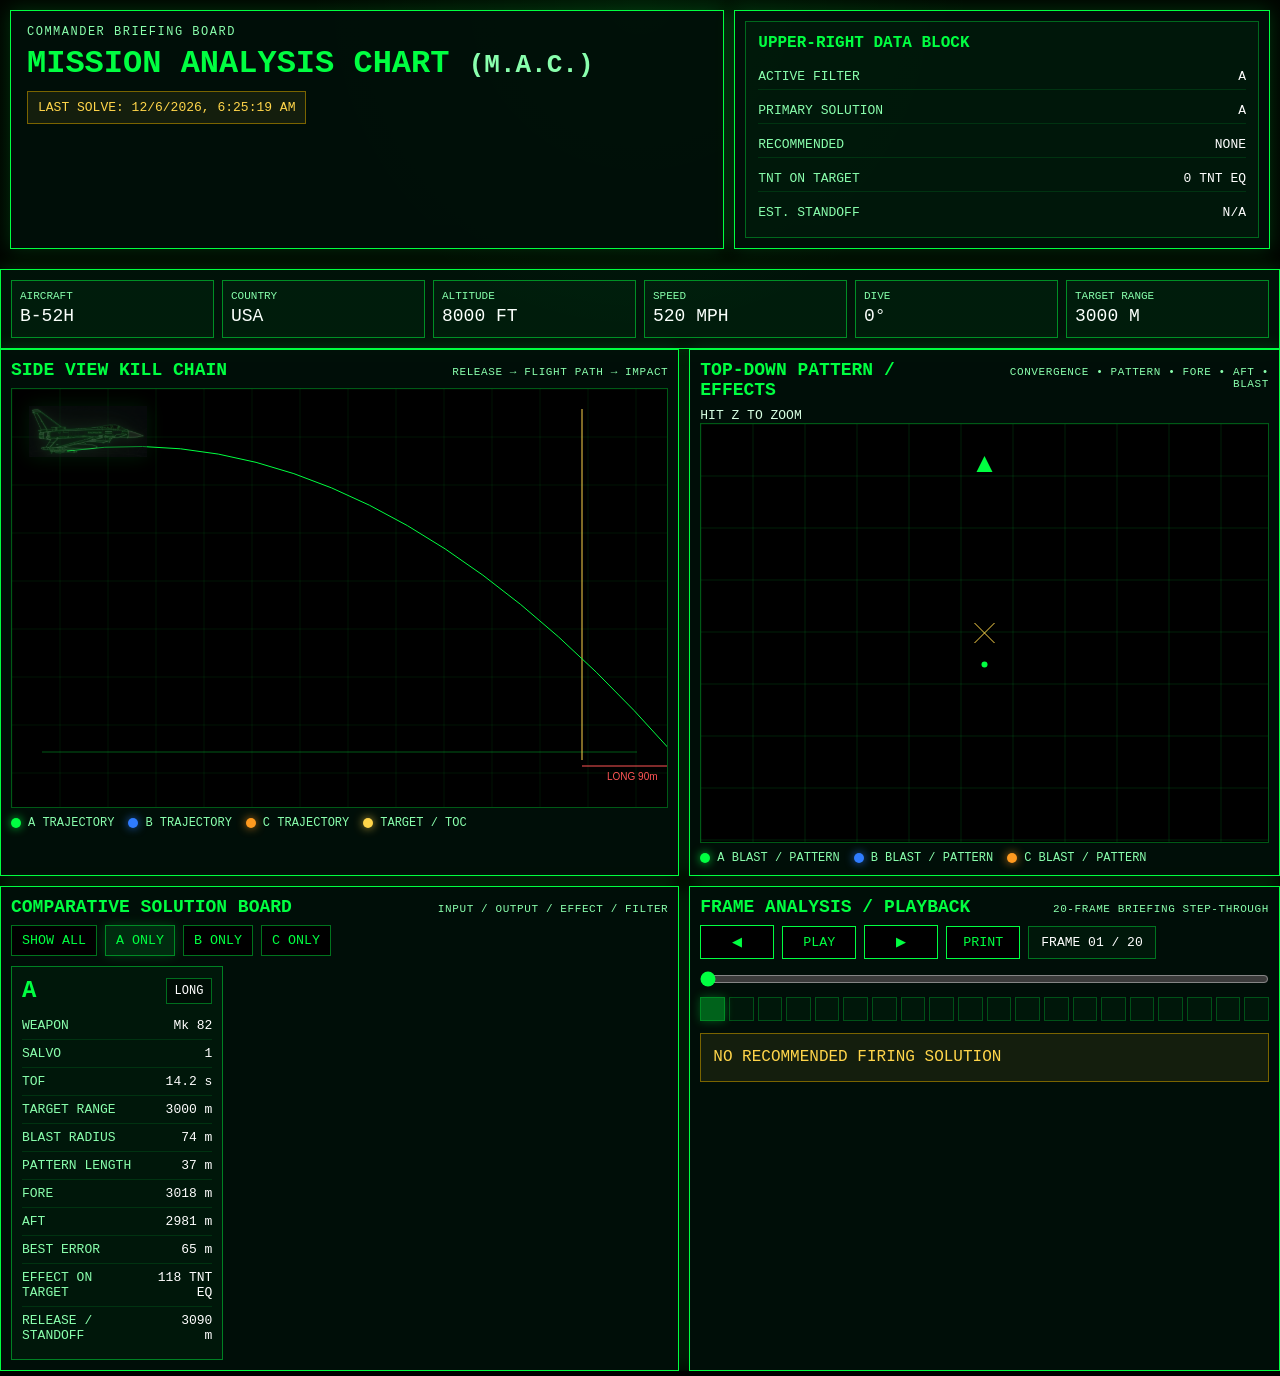
==== commit 6b4fb3a7: "Add files via upload" ====
--- a/mac.html
+++ b/mac.html
@@ -58,7 +58,7 @@
           <div class="panel-subtitle">CONVERGENCE • PATTERN • FORE • AFT • BLAST</div>
         </div>
         <div class="top-panel-stage">
-          <canvas id="topViewCanvas"></canvas>
+          <div class="zoom-hint">HIT Z TO ZOOM</div><canvas id="topViewCanvas"></canvas>
           </div>
         <div class="legend">
           <div class="legend-item"><span class="dot a"></span>A BLAST / PATTERN</div>
